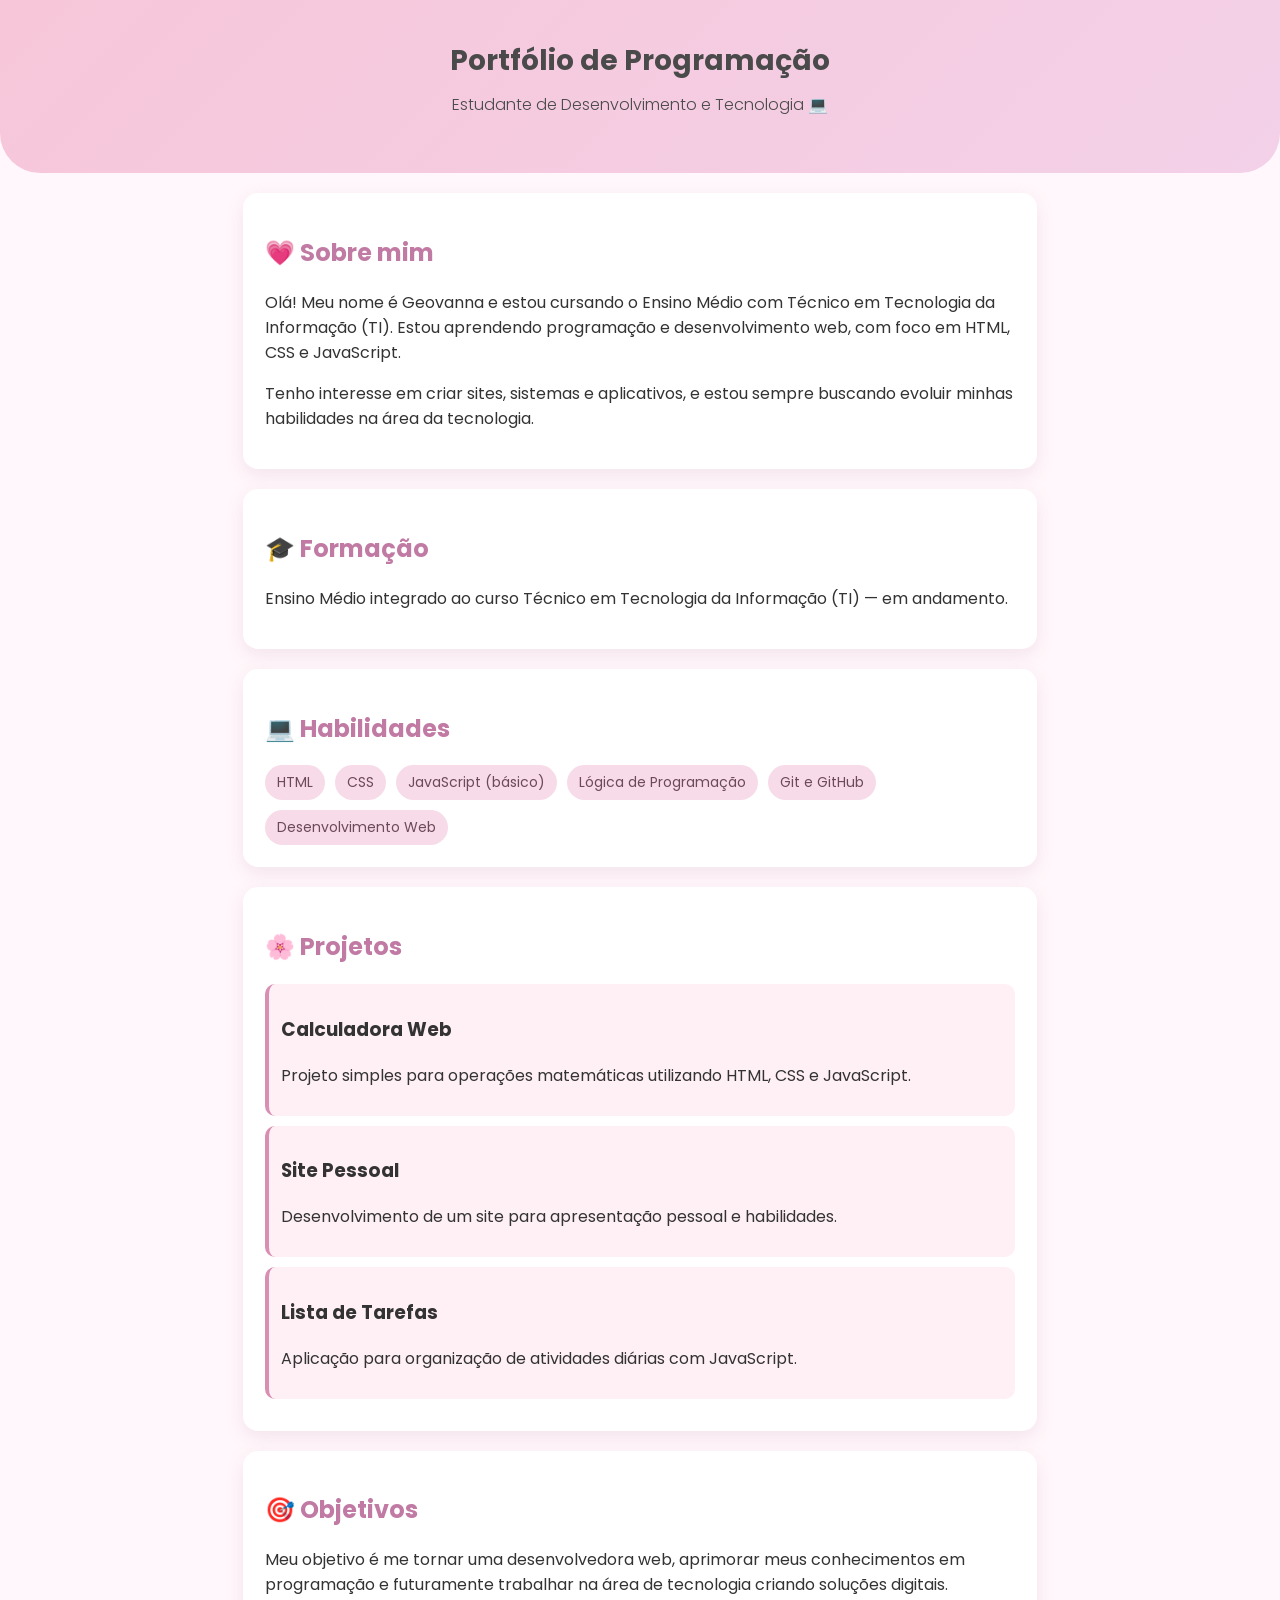
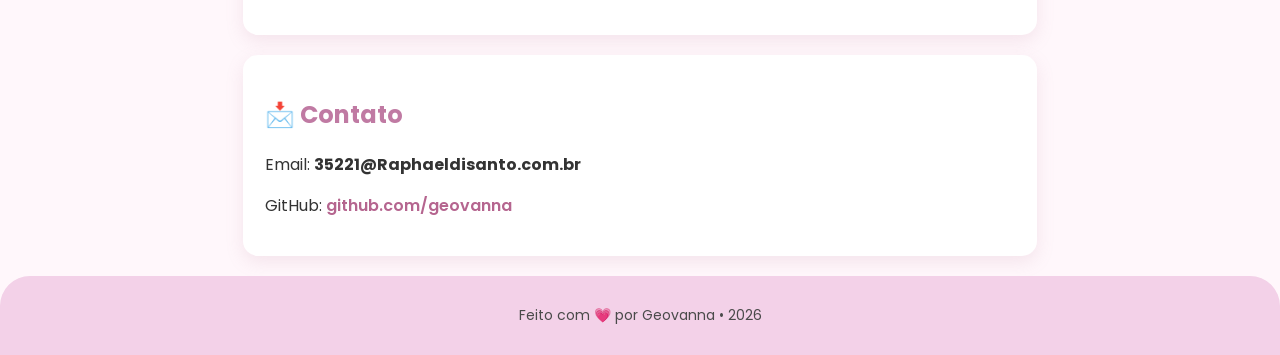
==== index.html @ f17bf2df "Add files via upload" ====
<!DOCTYPE html>
<html lang="pt-br">
<head>
  <meta charset="UTF-8">
  <meta name="viewport" content="width=device-width, initial-scale=1.0">
  <title>Portfólio - Geovanna</title>
  <link rel="stylesheet" href="./index.css">
  <link href="https://fonts.googleapis.com/css2?family=Poppins:wght@300;400;600;700&display=swap" rel="stylesheet">
</head>

<body>

  <header class="header">
    <div class="container">
      <h1>Portfólio de Programação</h1>
      <p>Estudante de Desenvolvimento e Tecnologia 💻</p>
    </div>
  </header>

  <main>

    <section class="card perfil">
      <h2>💗 Sobre mim</h2>
      <p>
        Olá! Meu nome é Geovanna e estou cursando o Ensino Médio com Técnico em Tecnologia da Informação (TI).
        Estou aprendendo programação e desenvolvimento web, com foco em HTML, CSS e JavaScript.
      </p>
      <p>
        Tenho interesse em criar sites, sistemas e aplicativos, e estou sempre buscando evoluir minhas habilidades
        na área da tecnologia.
      </p>
    </section>

    <section class="card">
      <h2>🎓 Formação</h2>
      <p>
        Ensino Médio integrado ao curso Técnico em Tecnologia da Informação (TI) — em andamento.
      </p>
    </section>

    <section class="card">
      <h2>💻 Habilidades</h2>
      <div class="tags">
        <span>HTML</span>
        <span>CSS</span>
        <span>JavaScript (básico)</span>
        <span>Lógica de Programação</span>
        <span>Git e GitHub</span>
        <span>Desenvolvimento Web</span>
      </div>
    </section>

    <section class="card">
      <h2>🌸 Projetos</h2>

      <div class="project">
        <h3>Calculadora Web</h3>
        <p>Projeto simples para operações matemáticas utilizando HTML, CSS e JavaScript.</p>
      </div>

      <div class="project">
        <h3>Site Pessoal</h3>
        <p>Desenvolvimento de um site para apresentação pessoal e habilidades.</p>
      </div>

      <div class="project">
        <h3>Lista de Tarefas</h3>
        <p>Aplicação para organização de atividades diárias com JavaScript.</p>
      </div>

    </section>

    <section class="card">
      <h2>🎯 Objetivos</h2>
      <p>
        Meu objetivo é me tornar uma desenvolvedora web, aprimorar meus conhecimentos em programação
        e futuramente trabalhar na área de tecnologia criando soluções digitais.
      </p>
    </section>

    <section class="card contato">
      <h2>📩 Contato</h2>
      <p>Email: <b>35221@Raphaeldisanto.com.br</b></p>
      <p>
        GitHub:
        <a href="https://github.com/geovanna" target="_blank">
          github.com/geovanna
        </a>
      </p>
    </section>

  </main>

  <footer>
    <p>Feito com 💗 por Geovanna • 2026</p>
  </footer>

</body>
</html>
---- index.css ----
body {
  margin: 0;
  font-family: "Poppins", sans-serif;
  background: #fff7fb;
  color: #333;
}

/* HEADER */
.header {
  background: linear-gradient(135deg, #f7c6d9, #f3d1e8);
  color: #4a4a4a;
  text-align: center;
  padding: 40px 20px;
  border-bottom-left-radius: 40px;
  border-bottom-right-radius: 40px;
}

.header h1 {
  margin: 0;
  font-size: 28px;
}

.header p {
  margin-top: 10px;
  font-weight: 300;
}

/* CARDS */
.card {
  background: white;
  margin: 20px auto;
  padding: 22px;
  width: 85%;
  max-width: 750px;
  border-radius: 15px;
  box-shadow: 0 6px 18px rgba(180, 120, 150, 0.15);
}

h2 {
  color: #c07aa3;
}

/* HABILIDADES */
.tags {
  display: flex;
  flex-wrap: wrap;
  gap: 10px;
}

.tags span {
  background: #f8dbe8;
  color: #6b4a5a;
  padding: 7px 12px;
  border-radius: 20px;
  font-size: 14px;
}

/* PROJETOS */
.project {
  background: #fff0f6;
  padding: 12px;
  margin: 10px 0;
  border-radius: 10px;
  border-left: 4px solid #d88fb3;
}

/* LINKS */
.contato a {
  color: #b5658f;
  text-decoration: none;
  font-weight: 600;
}

/* FOOTER */
footer {
  text-align: center;
  padding: 15px;
  margin-top: 20px;
  background: #f3d1e8;
  color: #4a4a4a;
  border-top-left-radius: 30px;
  border-top-right-radius: 30px;
  font-size: 14px;
}
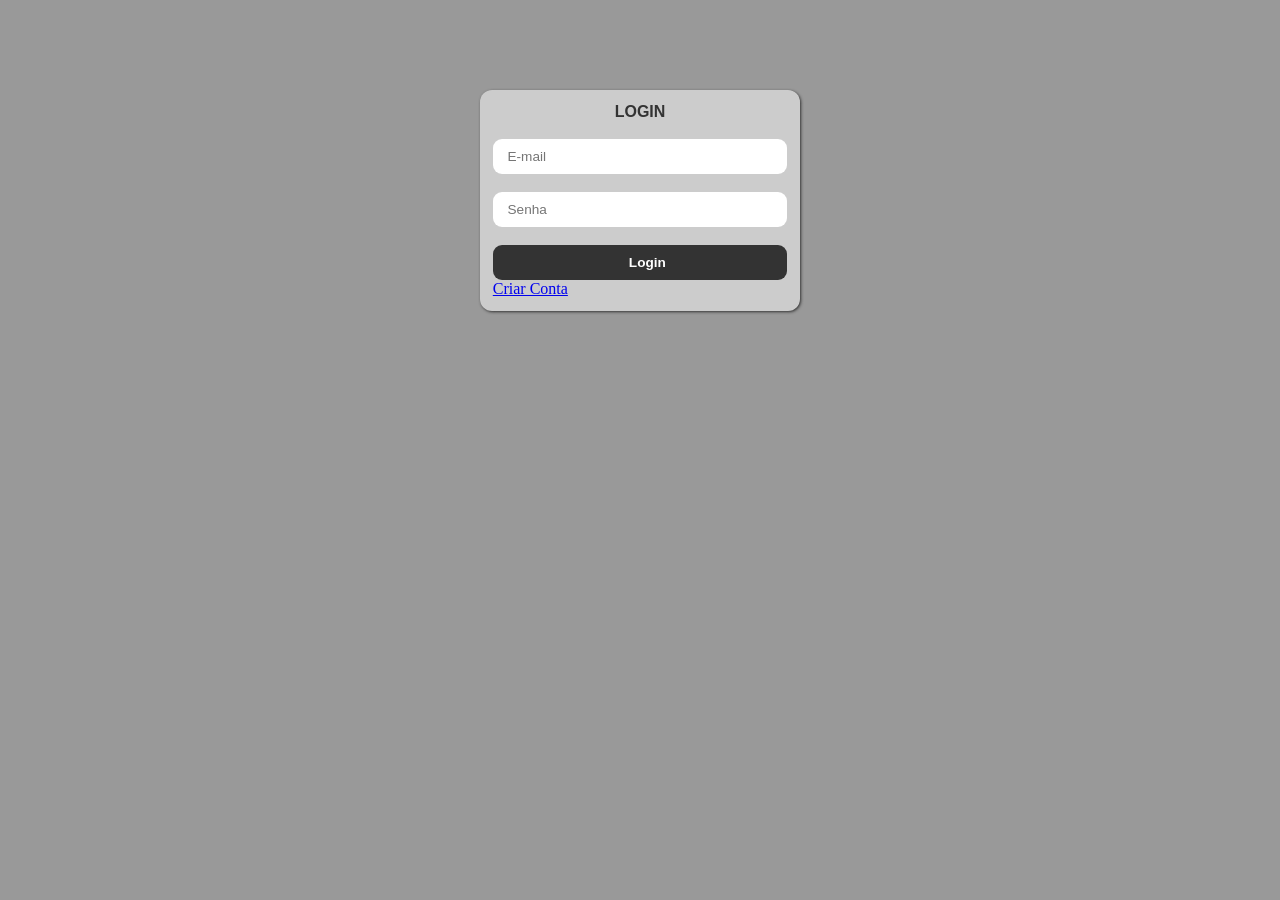
==== commit 0bb9391c: "Add files via upload" ====
--- a/index.html
+++ b/index.html
@@ -1,99 +1,88 @@
-<!DOCTYPE html>
+<!doctype html>
 <html lang="pt-br">
-<head>
-  <meta charset="UTF-8">
-  <meta name="viewport" content="width=device-width, initial-scale=1.0">
-  <title>Portfólio - Geovanna</title>
-  <link rel="stylesheet" href="./index.css">
-  <link href="https://fonts.googleapis.com/css2?family=Poppins:wght@300;400;600;700&display=swap" rel="stylesheet">
-</head>
+  <head>
+    <meta charset="UTF-8" />
+    <meta name="viewport" content="width=device-width, initial-scale=1.0" />
+    <title>Skins</title>
+    <link rel="stylesheet" href="./assets/css/index.css" />
+    <script src="./assets/js/index.js" defer></script>
+  </head>
+  <body>
+    <main>
+      <section id="cadastro">
+        <form action="#">
+          <h2>Cadastro</h2>
 
-<body>
+          <input
+            type="text"
+            maxlength="10"
+            placeholder="usuario"
+            required
+            class="campo"
+            name="fusuario"
+          />
 
-  <header class="header">
-    <div class="container">
-      <h1>Portfólio de Programação</h1>
-      <p>Estudante de Desenvolvimento e Tecnologia 💻</p>
-    </div>
-  </header>
+          <input
+            type="email"
+            maxlength="70"
+            placeholder="E-mail"
+            required
+            class="campo"
+            name="femail"
+          />
 
-  <main>
+          <input
+            type="password"
+            maxlength="12"
+            minlength="8"
+            placeholder="Senha"
+            required
+            class="campo"
+            name="fsenha"
+          />
 
-    <section class="card perfil">
-      <h2>💗 Sobre mim</h2>
-      <p>
-        Olá! Meu nome é Geovanna e estou cursando o Ensino Médio com Técnico em Tecnologia da Informação (TI).
-        Estou aprendendo programação e desenvolvimento web, com foco em HTML, CSS e JavaScript.
-      </p>
-      <p>
-        Tenho interesse em criar sites, sistemas e aplicativos, e estou sempre buscando evoluir minhas habilidades
-        na área da tecnologia.
-      </p>
-    </section>
+          <input
+            type="password"
+            maxlength="12"
+            minlength="8"
+            placeholder="Senha"
+            required
+            class="campo"
+            name="fsenha2"
+          />
 
-    <section class="card">
-      <h2>🎓 Formação</h2>
-      <p>
-        Ensino Médio integrado ao curso Técnico em Tecnologia da Informação (TI) — em andamento.
-      </p>
-    </section>
+          <button class="campo botao">Cadastrar</button>
+          <a href="#" class="alternar">Já tem conta? Entre!</a>
+        </form>
+      </section>
 
-    <section class="card">
-      <h2>💻 Habilidades</h2>
-      <div class="tags">
-        <span>HTML</span>
-        <span>CSS</span>
-        <span>JavaScript (básico)</span>
-        <span>Lógica de Programação</span>
-        <span>Git e GitHub</span>
-        <span>Desenvolvimento Web</span>
-      </div>
-    </section>
+      <section id="login">
+        <form action="./home.html">
+          <h2>Login</h2>
 
-    <section class="card">
-      <h2>🌸 Projetos</h2>
+          <input
+            type="email"
+            maxlength="70"
+            placeholder="E-mail"
+            required
+            class="campo"
+            name="femail"
+          />
 
-      <div class="project">
-        <h3>Calculadora Web</h3>
-        <p>Projeto simples para operações matemáticas utilizando HTML, CSS e JavaScript.</p>
-      </div>
+          <input
+            type="password"
+            maxlength="12"
+            minlength="8"
+            placeholder="Senha"
+            required
+            class="campo"
+            name="fsenha"
+          />
 
-      <div class="project">
-        <h3>Site Pessoal</h3>
-        <p>Desenvolvimento de um site para apresentação pessoal e habilidades.</p>
-      </div>
-
-      <div class="project">
-        <h3>Lista de Tarefas</h3>
-        <p>Aplicação para organização de atividades diárias com JavaScript.</p>
-      </div>
-
-    </section>
-
-    <section class="card">
-      <h2>🎯 Objetivos</h2>
-      <p>
-        Meu objetivo é me tornar uma desenvolvedora web, aprimorar meus conhecimentos em programação
-        e futuramente trabalhar na área de tecnologia criando soluções digitais.
-      </p>
-    </section>
-
-    <section class="card contato">
-      <h2>📩 Contato</h2>
-      <p>Email: <b>35221@Raphaeldisanto.com.br</b></p>
-      <p>
-        GitHub:
-        <a href="https://github.com/geovanna" target="_blank">
-          github.com/geovanna
-        </a>
-      </p>
-    </section>
-
-  </main>
-
-  <footer>
-    <p>Feito com 💗 por Geovanna • 2026</p>
-  </footer>
-
-</body>
-</html>+          <button class="campo botao">Login</button>
+          <a href="#" class="alternar">Criar Conta</a>
+        </form>
+      </section>
+    </main>
+  </body>
+</html>
--- a/assets/css/index.css
+++ b/assets/css/index.css
@@ -0,0 +1,55 @@
+*{
+    margin: 0;
+    padding: 0;
+    box-sizing: border-box;
+}
+main{
+    width: 100%;
+    height: 100vh;
+    background: #999;
+}
+section{
+    width: 25%;
+    height: auto;
+    background: #ccc;
+    margin-left: 37.5%;
+    margin-top: 10vh;
+    float: left; /* descolar do main */
+    border-radius: 12px;
+    box-shadow: 1px 1px 3px #333;
+    padding: 1%;
+}
+section h2{
+    font-family: Arial, "Helvetica Neue", Helvetica, sans-serif;
+    font-size: 1rem;
+    text-transform: uppercase;
+    text-align: center;
+    font-weight: bold;
+    color: #333;
+}
+section input{
+    width: 100%;
+    height: 35px;
+    margin-top: 2vh;
+    border: 0;
+    border-radius: 9px;
+    text-indent: 5%;
+    outline: none;
+    font-family: Arial, "Helvetica Neue", Helvetica, sans-serif;
+    font-size: 0.85rem;
+    color: #333;
+}
+section button{
+    width: 100%;
+    height: 35px;
+    margin-top: 2vh;
+    border: 0;
+    border-radius: 9px;
+    text-indent: 5%;
+    outline: none;
+    font-family: Arial, "Helvetica Neue", Helvetica, sans-serif;
+    font-size: 0.85rem;
+    color: #fff;
+    background: #333;
+    font-weight: bold;
+}
